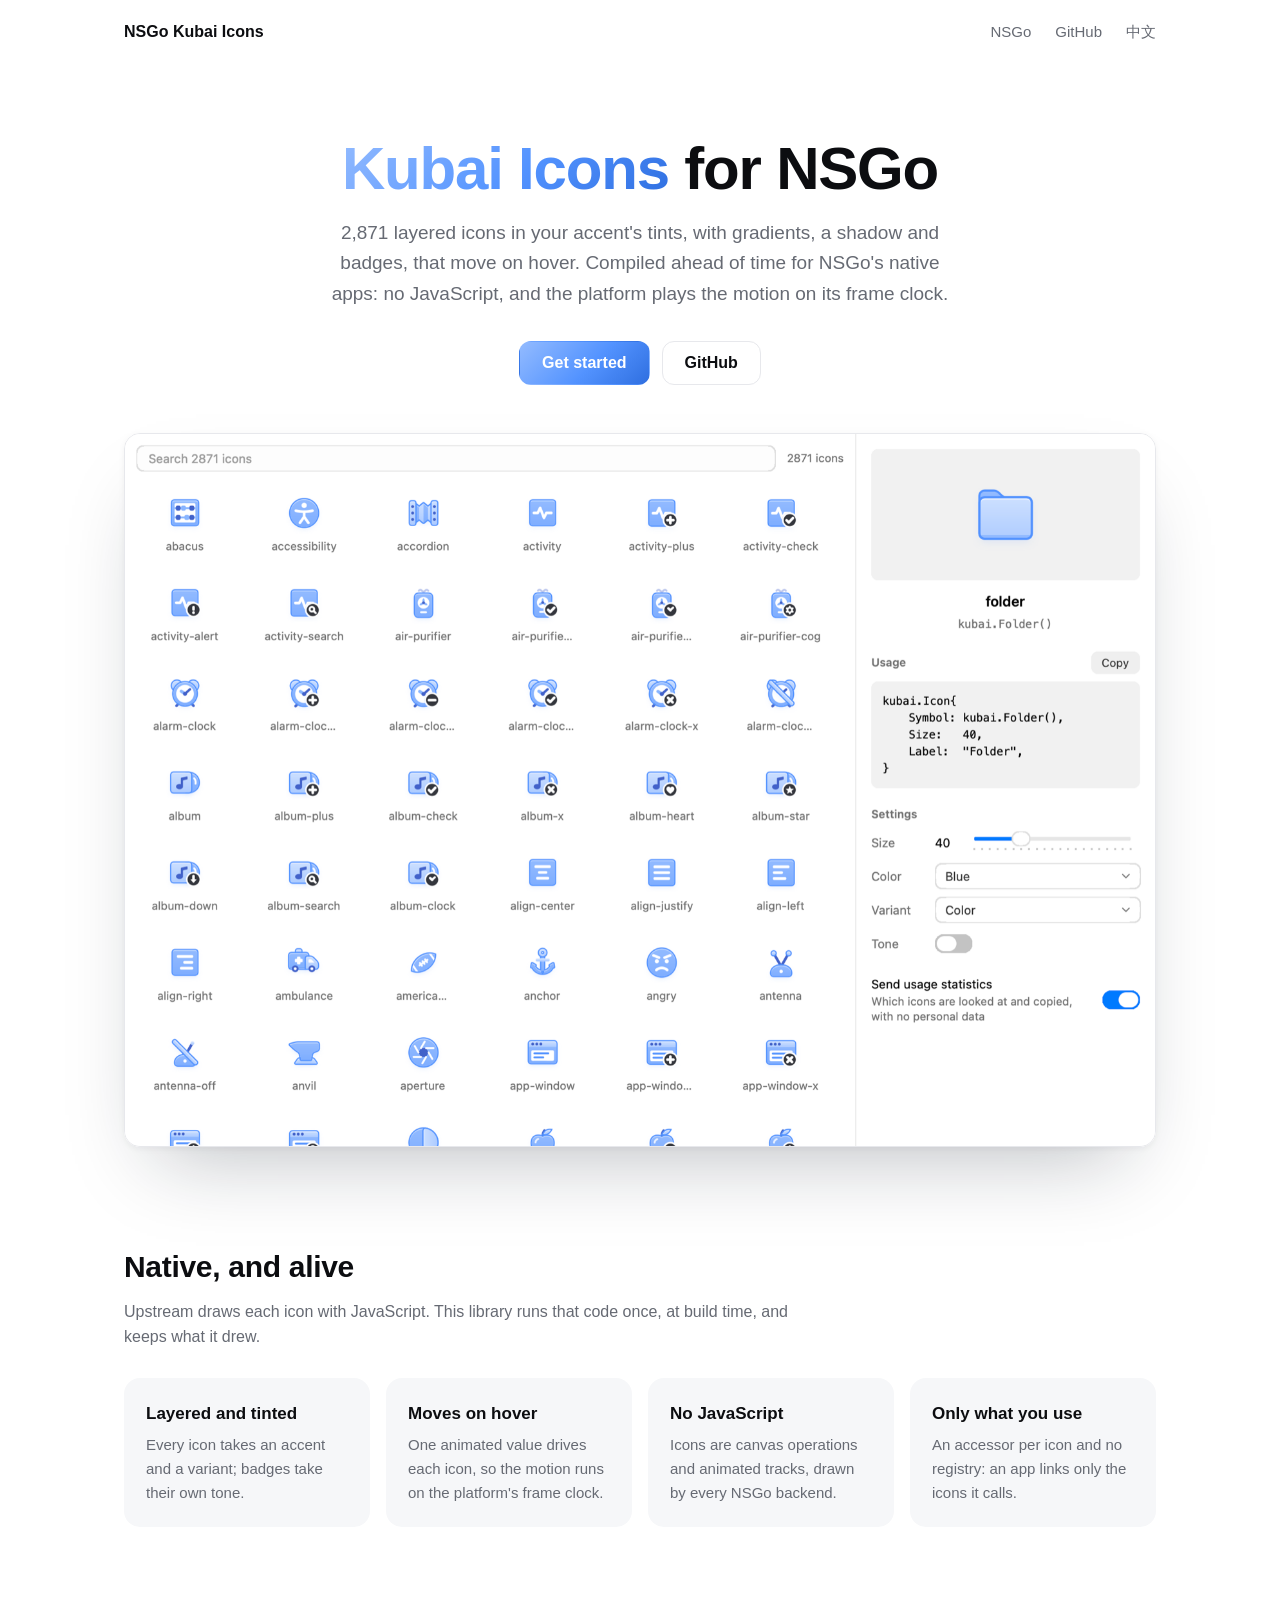
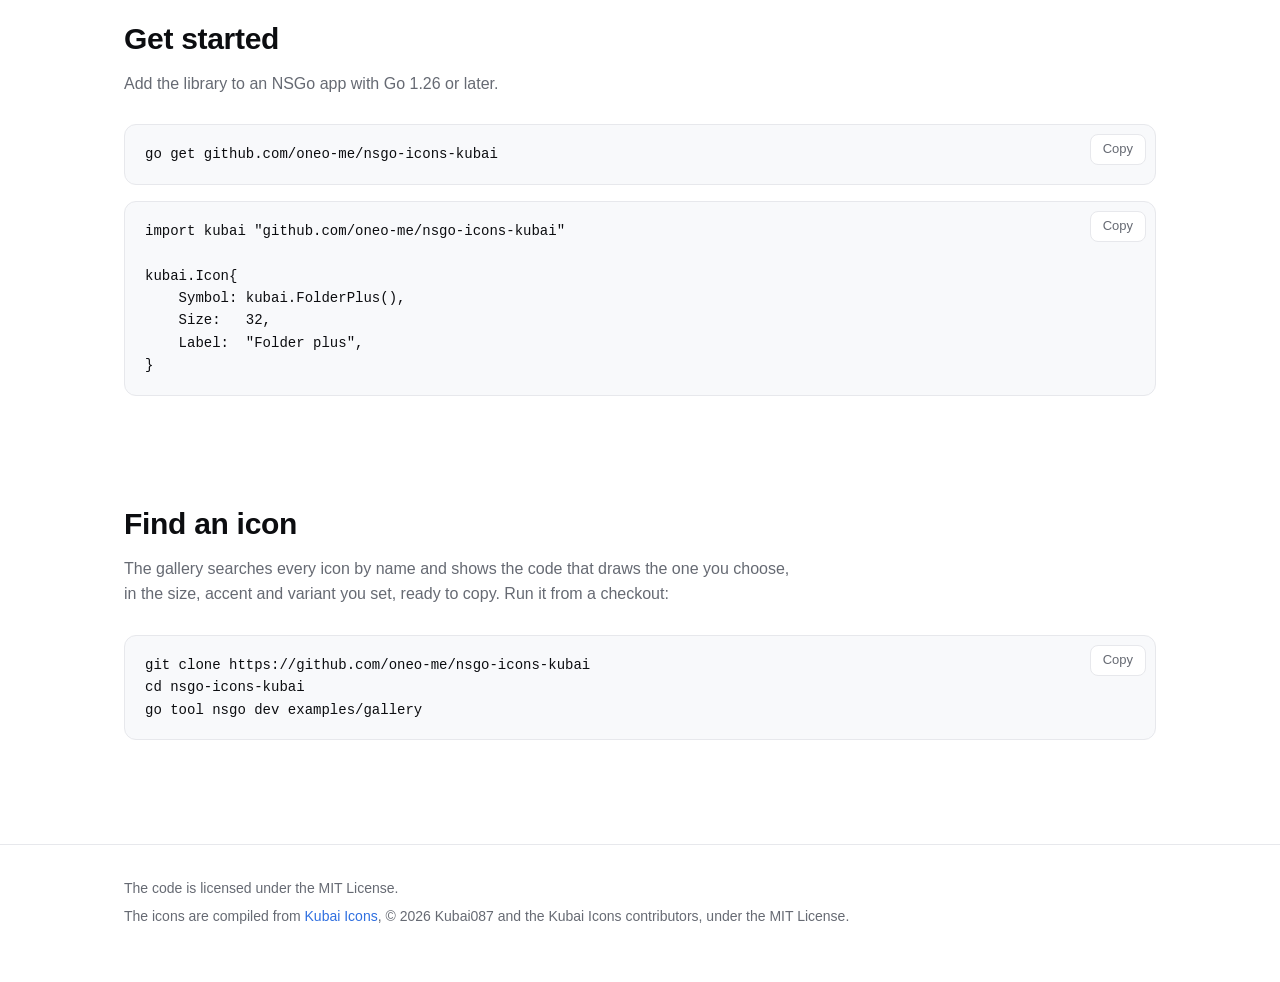
==== website/index.html @ 4c89f8b4 "feat: add Kubai Icons for NSGo with an icon-finder gallery and a website Co-Authored-By: Claude Opus" ====
<!doctype html>
<html lang="en">
<head>
  <meta charset="utf-8" />
  <meta name="viewport" content="width=device-width, initial-scale=1" />
  <title>Kubai Icons for NSGo</title>
  <meta name="description" content="2,871 layered icons that move on hover, for NSGo's native apps." />
  <link rel="alternate" hreflang="zh-CN" href="zh/" />
  <link rel="icon" type="image/png" href="assets/icon.png" />
  <link rel="apple-touch-icon" href="assets/icon.png" />
  <link rel="stylesheet" href="style.css" />
  <!-- Umami counts the deployed site's visits; data-domains skips local servers. -->
  <script defer src="https://umami.oneo.me/script.js" data-website-id="4c29c1e7-28ea-4d0c-8297-b22d29bb1c41"
    data-domains="oneo-me.github.io"></script>
</head>
<body>
  <header>
    <div class="wrap">
      <a class="name" href="./">NSGo Kubai Icons</a>
      <a href="https://oneo-me.github.io/nsgo/">NSGo</a>
      <a href="https://github.com/oneo-me/nsgo-icons-kubai" data-umami-event="open-github">GitHub</a>
      <a href="zh/" hreflang="zh-CN" lang="zh-CN">中文</a>
    </div>
  </header>

  <main>
    <div class="wrap hero">
      <h1><span>Kubai Icons</span> for NSGo</h1>
      <p>2,871 layered icons in your accent's tints, with gradients, a shadow and badges, that move on hover. Compiled ahead of time for NSGo's native apps: no JavaScript, and the platform plays the motion on its frame clock.</p>
      <div class="actions">
        <a class="button primary" href="#start">Get started</a>
        <a class="button" href="https://github.com/oneo-me/nsgo-icons-kubai" data-umami-event="open-github">GitHub</a>
      </div>
    </div>

    <div class="wrap">
      <img class="shot" src="assets/gallery.png" width="1600" height="1105"
        alt="The gallery: a grid of icons, and the chosen one with the code that draws it" />
    </div>

    <section>
      <div class="wrap">
        <h2>Native, and alive</h2>
        <p>Upstream draws each icon with JavaScript. This library runs that code once, at build time, and keeps what it drew.</p>
        <div class="features">
          <div><h3>Layered and tinted</h3><p>Every icon takes an accent and a variant; badges take their own tone.</p></div>
          <div><h3>Moves on hover</h3><p>One animated value drives each icon, so the motion runs on the platform's frame clock.</p></div>
          <div><h3>No JavaScript</h3><p>Icons are canvas operations and animated tracks, drawn by every NSGo backend.</p></div>
          <div><h3>Only what you use</h3><p>An accessor per icon and no registry: an app links only the icons it calls.</p></div>
        </div>
      </div>
    </section>

    <section id="start">
      <div class="wrap">
        <h2>Get started</h2>
        <p>Add the library to an NSGo app with Go 1.26 or later.</p>
        <div class="code">
          <pre>go get github.com/oneo-me/nsgo-icons-kubai</pre>
          <button type="button" data-copied="Copied" data-umami-event="copy-install">Copy</button>
        </div>
        <div class="code">
          <pre>import kubai "github.com/oneo-me/nsgo-icons-kubai"

kubai.Icon{
	Symbol: kubai.FolderPlus(),
	Size:   32,
	Label:  "Folder plus",
}</pre>
          <button type="button" data-copied="Copied" data-umami-event="copy-usage">Copy</button>
        </div>
      </div>
    </section>

    <section>
      <div class="wrap">
        <h2>Find an icon</h2>
        <p>The gallery searches every icon by name and shows the code that draws the one you choose, in the size, accent and variant you set, ready to copy. Run it from a checkout:</p>
        <div class="code">
          <pre>git clone https://github.com/oneo-me/nsgo-icons-kubai
cd nsgo-icons-kubai
go tool nsgo dev examples/gallery</pre>
          <button type="button" data-copied="Copied" data-umami-event="copy-gallery">Copy</button>
        </div>
      </div>
    </section>
  </main>

  <footer>
    <div class="wrap">
      <p>The code is licensed under the MIT License.</p>
      <p>The icons are compiled from <a href="https://github.com/kubai087/kubai-icons">Kubai Icons</a>, © 2026 Kubai087 and the Kubai Icons contributors, under the MIT License.</p>
    </div>
  </footer>
  <script src="copy.js"></script>
</body>
</html>
---- website/style.css ----
/* The site of NSGo Kubai Icons: one static page in English and one in
   Chinese, white with Kubai's blue, dark when the system is. */

:root {
  --bg: #ffffff;
  --soft: #f6f7f9;
  --border: #e7e8ec;
  --text: #0c0d10;
  --muted: #666a73;
  --blue: #5393ff;
  --blue-ink: #2f6fe0;
  --gradient: linear-gradient(135deg, #93bbff, #5393ff 55%, #2f6fe0);
  --code: #f8f9fb;
  --shadow: 0 2px 6px rgb(16 24 40 / 5%), 0 40px 80px -32px rgb(16 24 40 / 28%);
  color-scheme: light dark;
}

@media (prefers-color-scheme: dark) {
  :root {
    --bg: #0f1012;
    --soft: #17181b;
    --border: #2a2c31;
    --text: #f2f3f5;
    --muted: #9a9ea8;
    --blue-ink: #93bbff;
    --code: #17181b;
    --shadow: 0 40px 80px -32px rgb(0 0 0 / 60%);
  }
}

* { box-sizing: border-box; }

body {
  margin: 0;
  background: var(--bg);
  color: var(--text);
  font: 16px/1.6 -apple-system, BlinkMacSystemFont, "Segoe UI", "PingFang SC", "Microsoft YaHei", sans-serif;
  -webkit-font-smoothing: antialiased;
}

a { color: var(--blue-ink); text-decoration: none; }
a:hover { text-decoration: underline; }

code, pre { font: 14px/1.6 ui-monospace, SFMono-Regular, Menlo, Consolas, monospace; tab-size: 4; }

.wrap { max-width: 1080px; margin: 0 auto; padding: 0 24px; }

header .wrap {
  display: flex;
  align-items: center;
  gap: 24px;
  height: 64px;
}

header .name { font-weight: 600; color: var(--text); margin-right: auto; }
header a:not(.name) { color: var(--muted); font-size: 15px; }

.hero { text-align: center; padding: 72px 0 48px; }

.hero h1 {
  margin: 0 0 16px;
  font-size: clamp(36px, 6vw, 60px);
  line-height: 1.1;
  letter-spacing: -0.02em;
}

.hero h1 span {
  background: var(--gradient);
  -webkit-background-clip: text;
  background-clip: text;
  color: transparent;
}

.hero p { margin: 0 auto 32px; max-width: 640px; color: var(--muted); font-size: 19px; }

.actions { display: flex; justify-content: center; gap: 12px; flex-wrap: wrap; }

.button {
  display: inline-flex;
  align-items: center;
  height: 44px;
  padding: 0 22px;
  border-radius: 12px;
  font-weight: 600;
  border: 1px solid var(--border);
  color: var(--text);
}

.button:hover { text-decoration: none; background: var(--soft); }
.button.primary { background: var(--gradient); border-color: transparent; color: #fff; }
.button.primary:hover { filter: brightness(1.05); }

.shot {
  display: block;
  width: 100%;
  height: auto;
  margin: 0 auto 96px;
  border: 1px solid var(--border);
  border-radius: 16px;
  box-shadow: var(--shadow);
}

section { padding: 0 0 88px; }
section h2 { margin: 0 0 8px; font-size: 30px; letter-spacing: -0.01em; }
section > .wrap > p { margin: 0 0 28px; color: var(--muted); max-width: 680px; }

.features {
  display: grid;
  grid-template-columns: repeat(auto-fit, minmax(230px, 1fr));
  gap: 16px;
}

.features div { padding: 22px; border-radius: 16px; background: var(--soft); }
.features h3 { margin: 0 0 6px; font-size: 17px; }
.features p { margin: 0; color: var(--muted); font-size: 15px; }

.code { position: relative; margin: 0 0 16px; }

.code pre {
  margin: 0;
  padding: 18px 20px;
  overflow-x: auto;
  border: 1px solid var(--border);
  border-radius: 12px;
  background: var(--code);
}

.code button {
  position: absolute;
  top: 10px;
  right: 10px;
  padding: 4px 12px;
  border: 1px solid var(--border);
  border-radius: 8px;
  background: var(--bg);
  color: var(--muted);
  font: inherit;
  font-size: 13px;
  cursor: pointer;
}

footer { border-top: 1px solid var(--border); padding: 32px 0 48px; color: var(--muted); font-size: 14px; }
footer p { margin: 0 0 6px; }
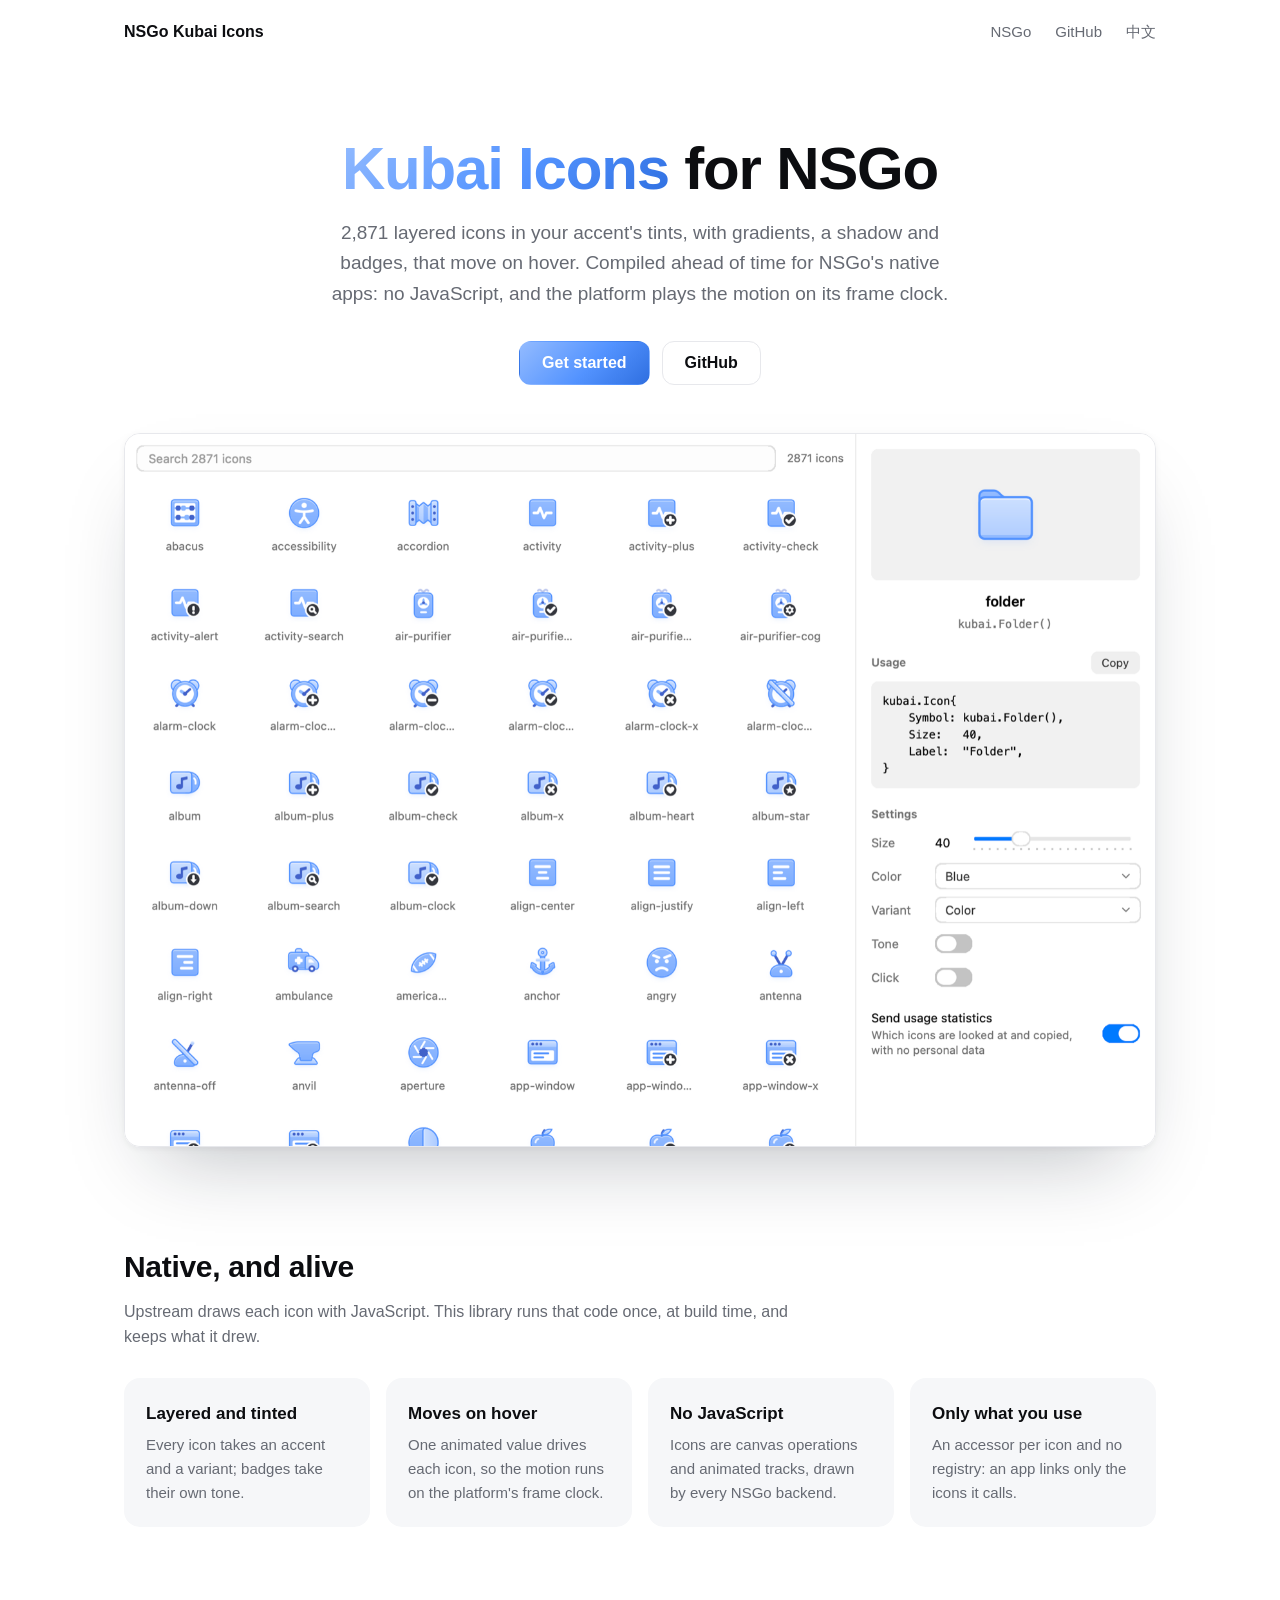
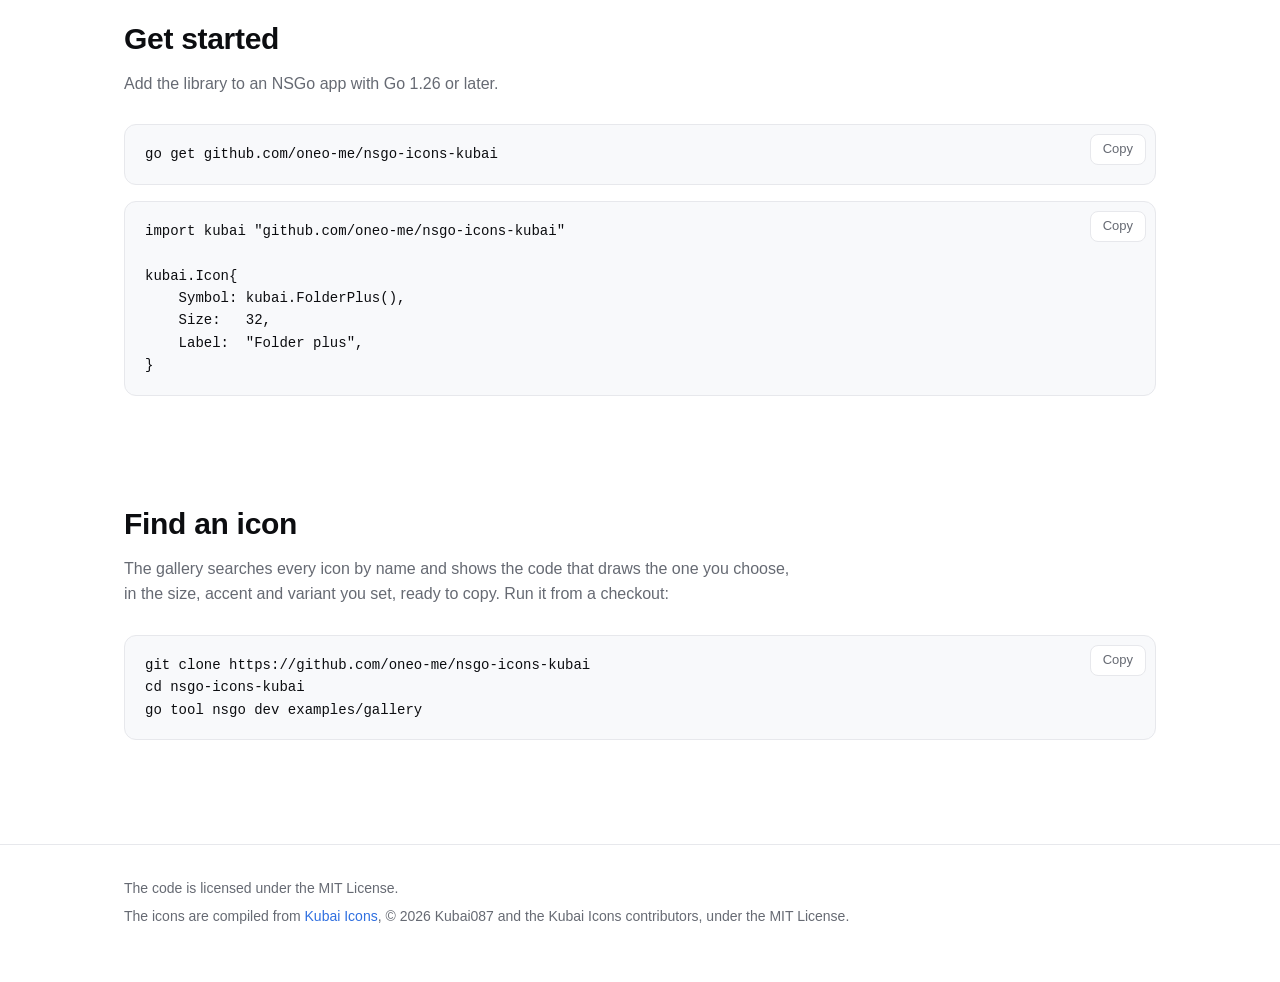
==== commit 3facafe9: "feat: count gallery and website usage under one Umami site" ====
--- a/website/index.html
+++ b/website/index.html
@@ -11,7 +11,7 @@
   <link rel="stylesheet" href="style.css" />
   <!-- Umami counts the deployed site's visits; data-domains skips local servers. -->
   <script defer src="https://umami.oneo.me/script.js" data-website-id="4c29c1e7-28ea-4d0c-8297-b22d29bb1c41"
-    data-domains="oneo-me.github.io"></script>
+    data-domains="oneo-me.github.io" data-tag="website"></script>
 </head>
 <body>
   <header>
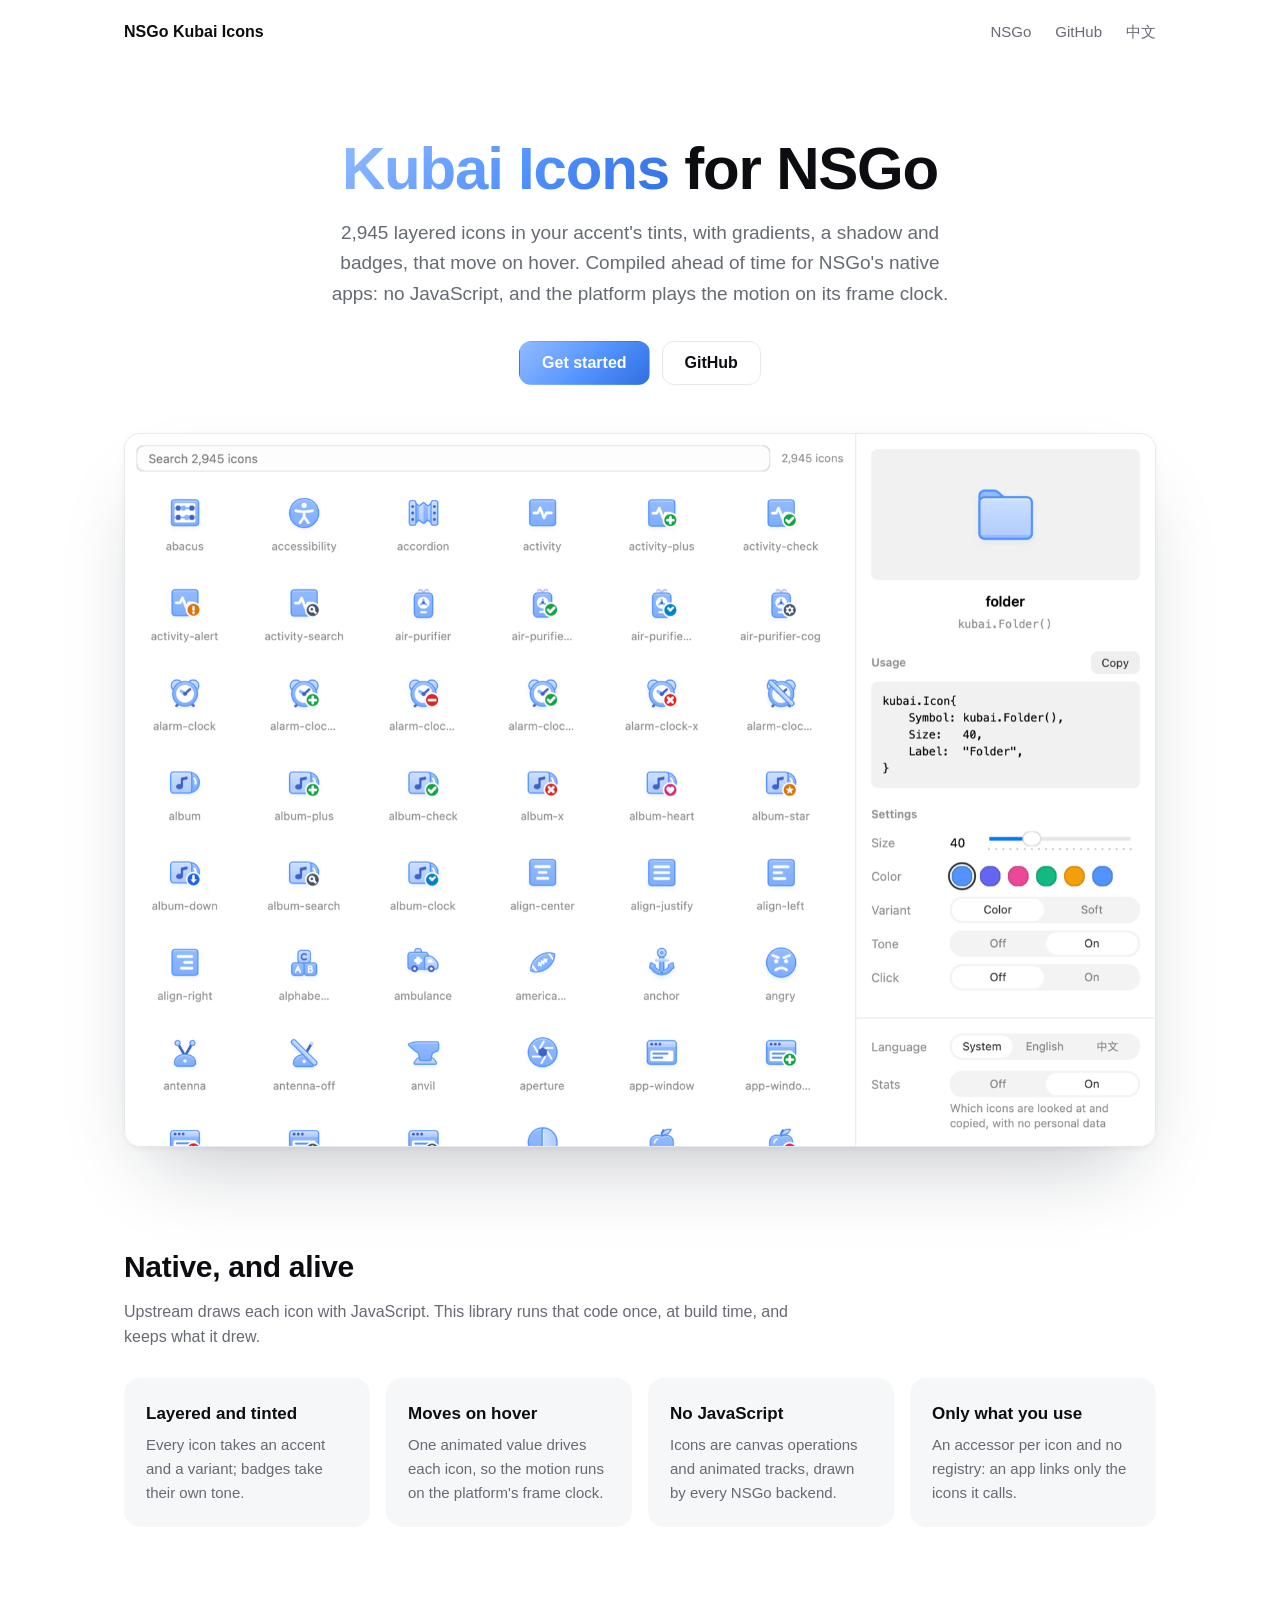
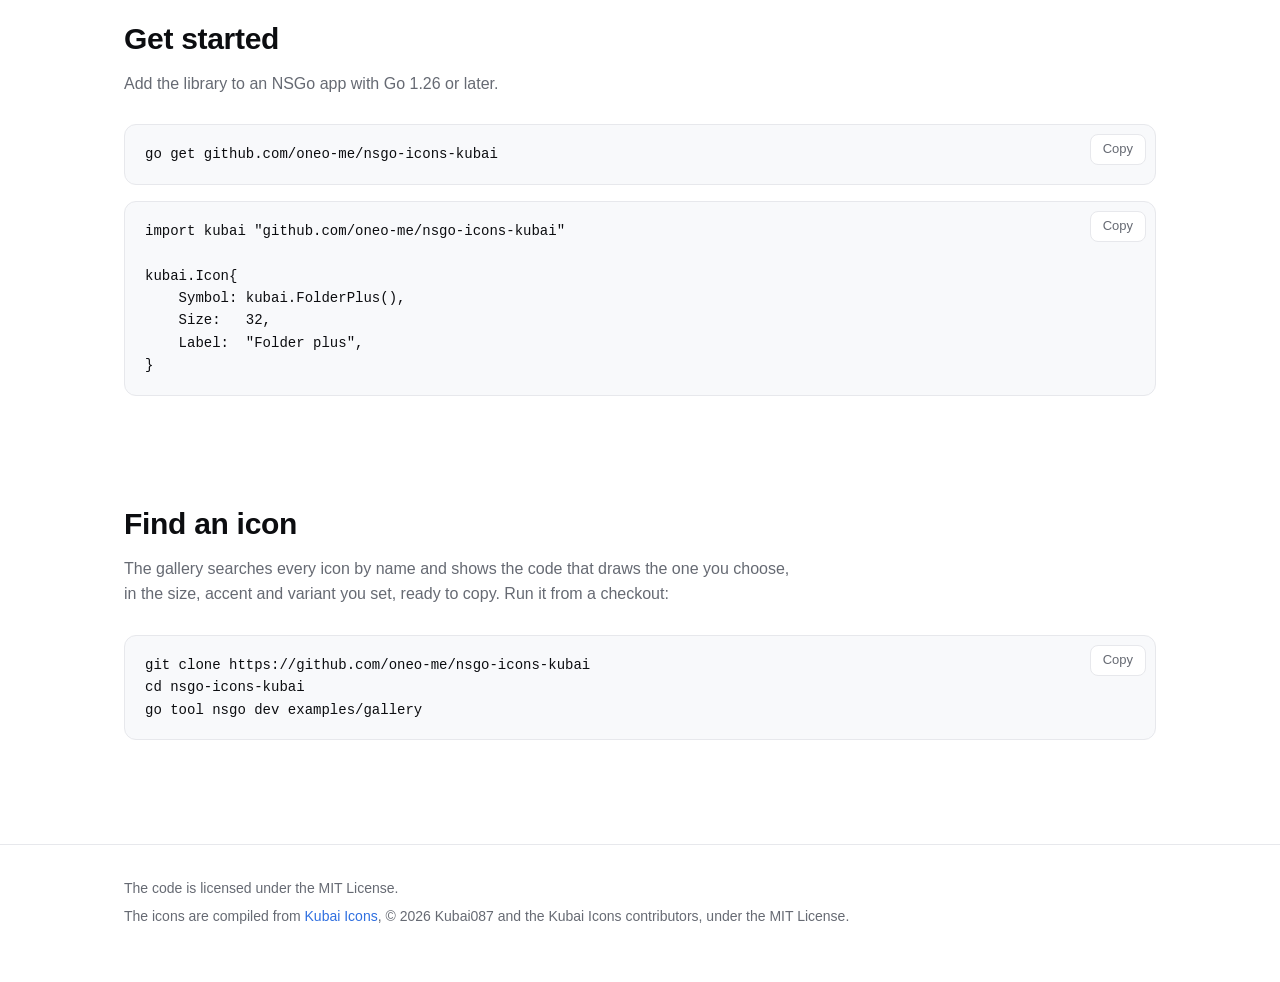
==== commit 6abdb74f: "feat: adapt to latest NSGo and sync 2,945 Kubai icons" ====
--- a/website/index.html
+++ b/website/index.html
@@ -4,7 +4,7 @@
   <meta charset="utf-8" />
   <meta name="viewport" content="width=device-width, initial-scale=1" />
   <title>Kubai Icons for NSGo</title>
-  <meta name="description" content="2,871 layered icons that move on hover, for NSGo's native apps." />
+  <meta name="description" content="2,945 layered icons that move on hover, for NSGo's native apps." />
   <link rel="alternate" hreflang="zh-CN" href="zh/" />
   <link rel="icon" type="image/png" href="assets/icon.png" />
   <link rel="apple-touch-icon" href="assets/icon.png" />
@@ -17,7 +17,7 @@
   <header>
     <div class="wrap">
       <a class="name" href="./">NSGo Kubai Icons</a>
-      <a href="https://oneo-me.github.io/nsgo/">NSGo</a>
+      <a href="https://nsgo.dev/">NSGo</a>
       <a href="https://github.com/oneo-me/nsgo-icons-kubai" data-umami-event="open-github">GitHub</a>
       <a href="zh/" hreflang="zh-CN" lang="zh-CN">中文</a>
     </div>
@@ -26,7 +26,7 @@
   <main>
     <div class="wrap hero">
       <h1><span>Kubai Icons</span> for NSGo</h1>
-      <p>2,871 layered icons in your accent's tints, with gradients, a shadow and badges, that move on hover. Compiled ahead of time for NSGo's native apps: no JavaScript, and the platform plays the motion on its frame clock.</p>
+      <p>2,945 layered icons in your accent's tints, with gradients, a shadow and badges, that move on hover. Compiled ahead of time for NSGo's native apps: no JavaScript, and the platform plays the motion on its frame clock.</p>
       <div class="actions">
         <a class="button primary" href="#start">Get started</a>
         <a class="button" href="https://github.com/oneo-me/nsgo-icons-kubai" data-umami-event="open-github">GitHub</a>
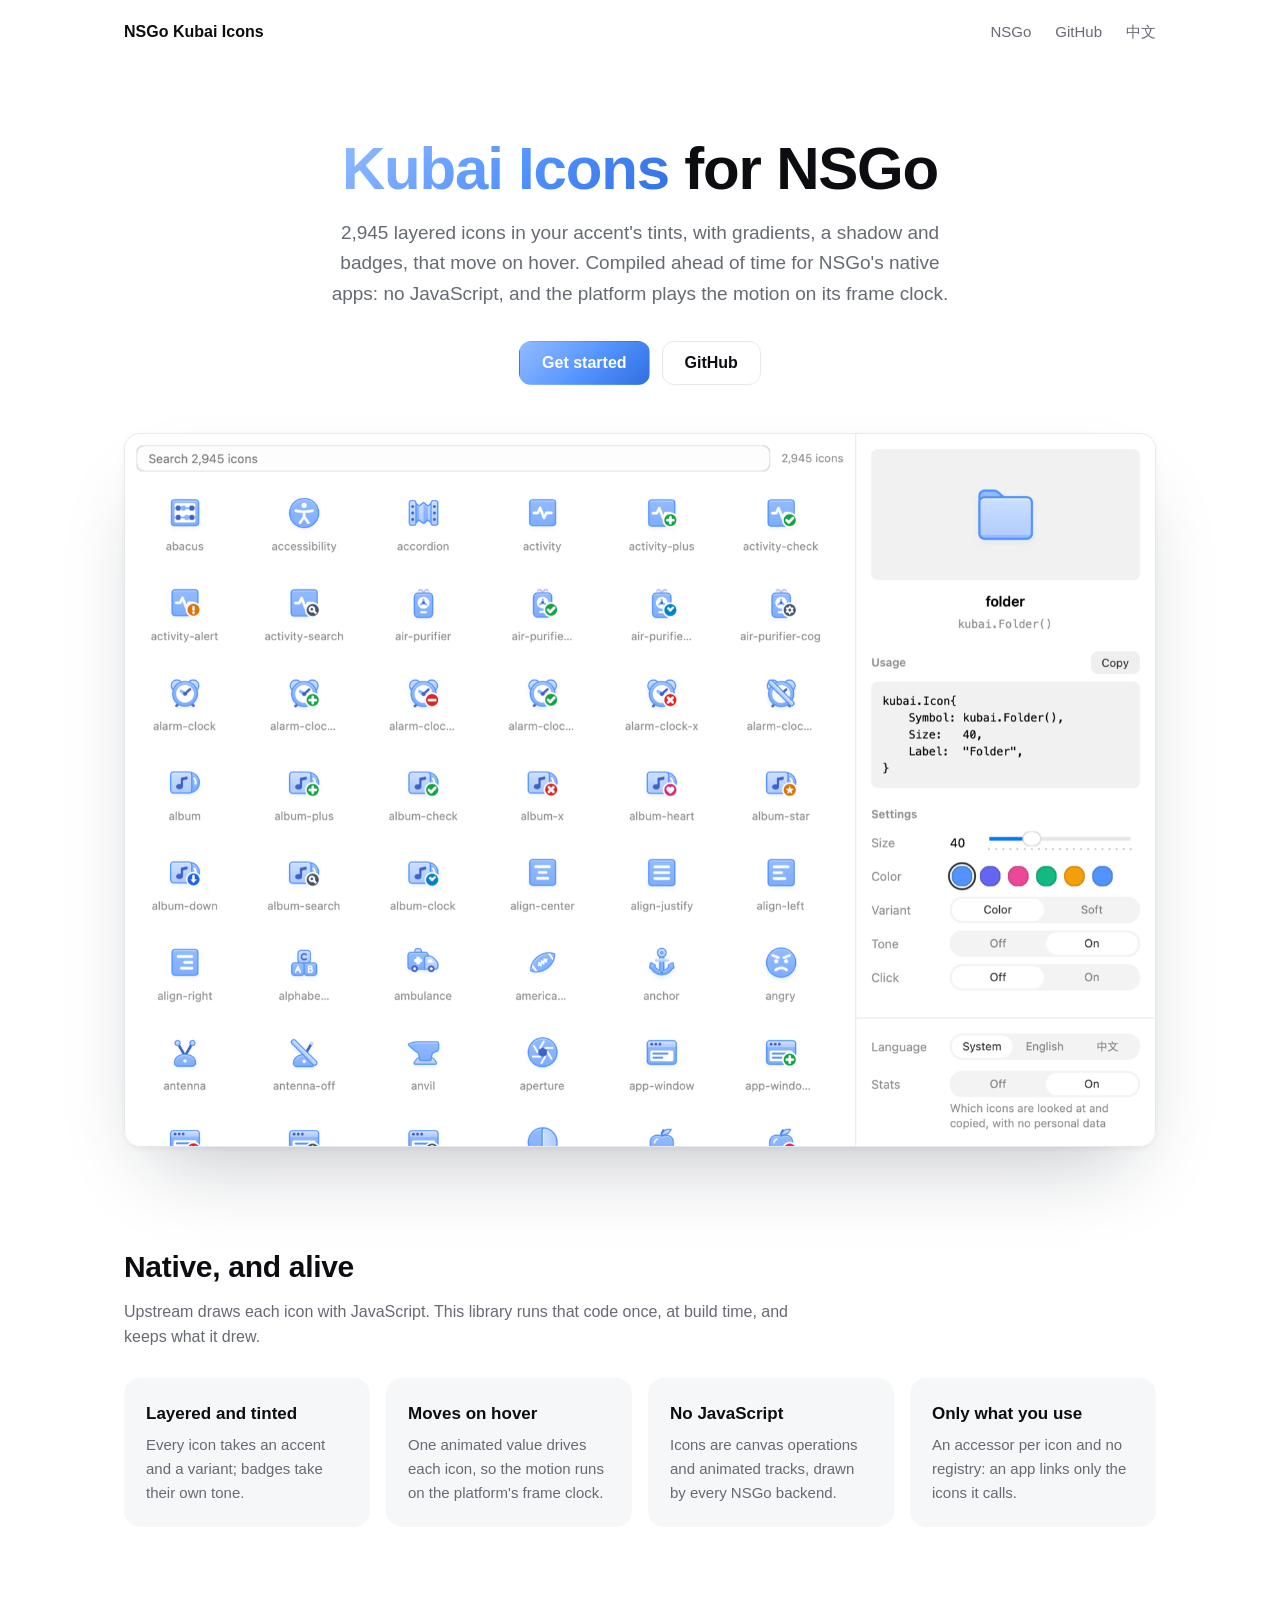
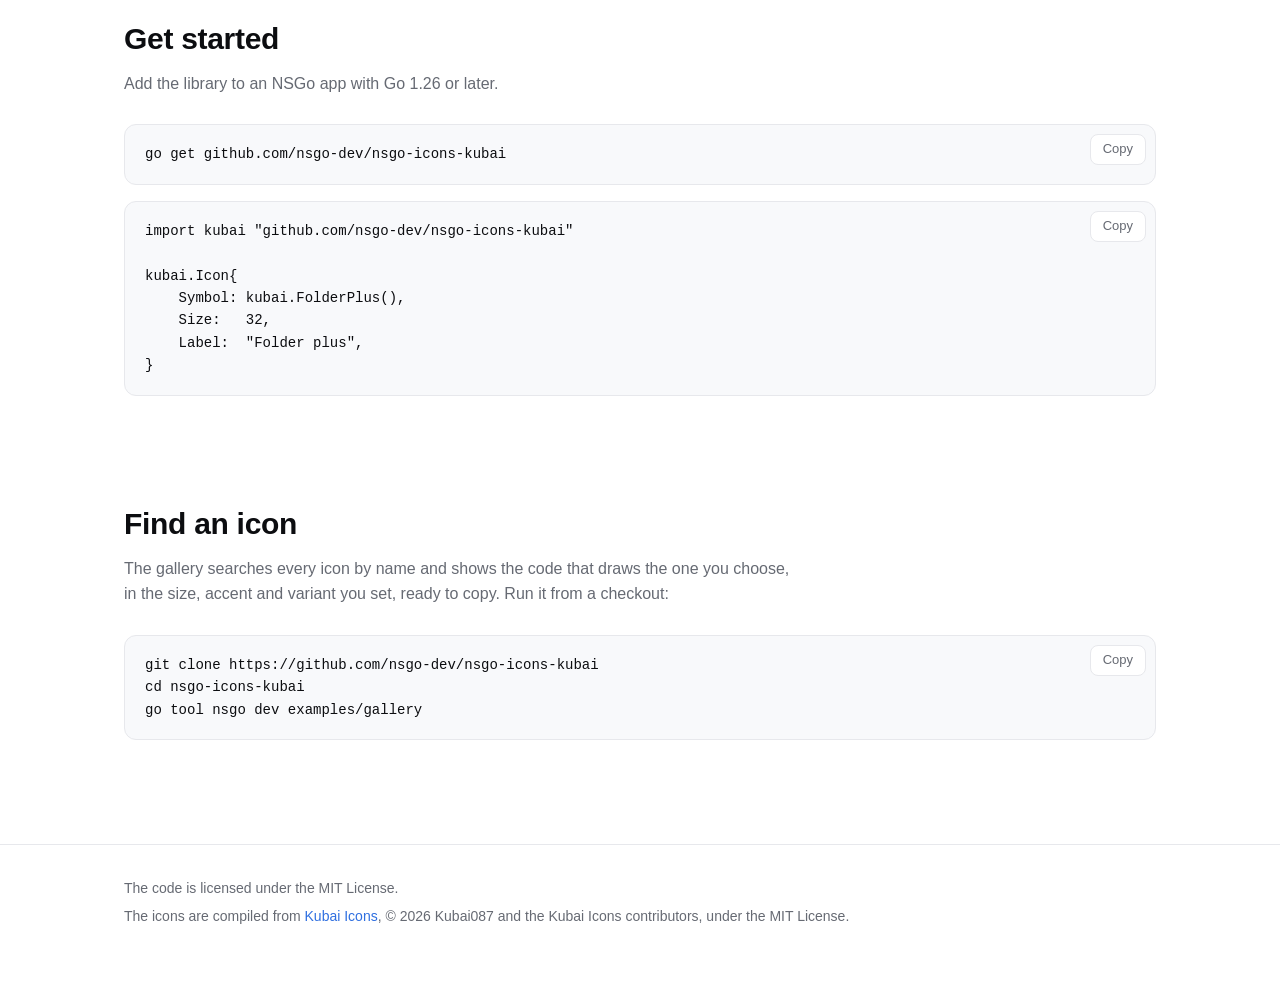
==== commit 45a46e2d: "chore: point the module and links at the nsgo-dev organization" ====
--- a/website/index.html
+++ b/website/index.html
@@ -11,14 +11,14 @@
   <link rel="stylesheet" href="style.css" />
   <!-- Umami counts the deployed site's visits; data-domains skips local servers. -->
   <script defer src="https://umami.oneo.me/script.js" data-website-id="4c29c1e7-28ea-4d0c-8297-b22d29bb1c41"
-    data-domains="oneo-me.github.io" data-tag="website"></script>
+    data-domains="nsgo-dev.github.io" data-tag="website"></script>
 </head>
 <body>
   <header>
     <div class="wrap">
       <a class="name" href="./">NSGo Kubai Icons</a>
       <a href="https://nsgo.dev/">NSGo</a>
-      <a href="https://github.com/oneo-me/nsgo-icons-kubai" data-umami-event="open-github">GitHub</a>
+      <a href="https://github.com/nsgo-dev/nsgo-icons-kubai" data-umami-event="open-github">GitHub</a>
       <a href="zh/" hreflang="zh-CN" lang="zh-CN">中文</a>
     </div>
   </header>
@@ -29,7 +29,7 @@
       <p>2,945 layered icons in your accent's tints, with gradients, a shadow and badges, that move on hover. Compiled ahead of time for NSGo's native apps: no JavaScript, and the platform plays the motion on its frame clock.</p>
       <div class="actions">
         <a class="button primary" href="#start">Get started</a>
-        <a class="button" href="https://github.com/oneo-me/nsgo-icons-kubai" data-umami-event="open-github">GitHub</a>
+        <a class="button" href="https://github.com/nsgo-dev/nsgo-icons-kubai" data-umami-event="open-github">GitHub</a>
       </div>
     </div>
 
@@ -56,11 +56,11 @@
         <h2>Get started</h2>
         <p>Add the library to an NSGo app with Go 1.26 or later.</p>
         <div class="code">
-          <pre>go get github.com/oneo-me/nsgo-icons-kubai</pre>
+          <pre>go get github.com/nsgo-dev/nsgo-icons-kubai</pre>
           <button type="button" data-copied="Copied" data-umami-event="copy-install">Copy</button>
         </div>
         <div class="code">
-          <pre>import kubai "github.com/oneo-me/nsgo-icons-kubai"
+          <pre>import kubai "github.com/nsgo-dev/nsgo-icons-kubai"
 
 kubai.Icon{
 	Symbol: kubai.FolderPlus(),
@@ -77,7 +77,7 @@
         <h2>Find an icon</h2>
         <p>The gallery searches every icon by name and shows the code that draws the one you choose, in the size, accent and variant you set, ready to copy. Run it from a checkout:</p>
         <div class="code">
-          <pre>git clone https://github.com/oneo-me/nsgo-icons-kubai
+          <pre>git clone https://github.com/nsgo-dev/nsgo-icons-kubai
 cd nsgo-icons-kubai
 go tool nsgo dev examples/gallery</pre>
           <button type="button" data-copied="Copied" data-umami-event="copy-gallery">Copy</button>
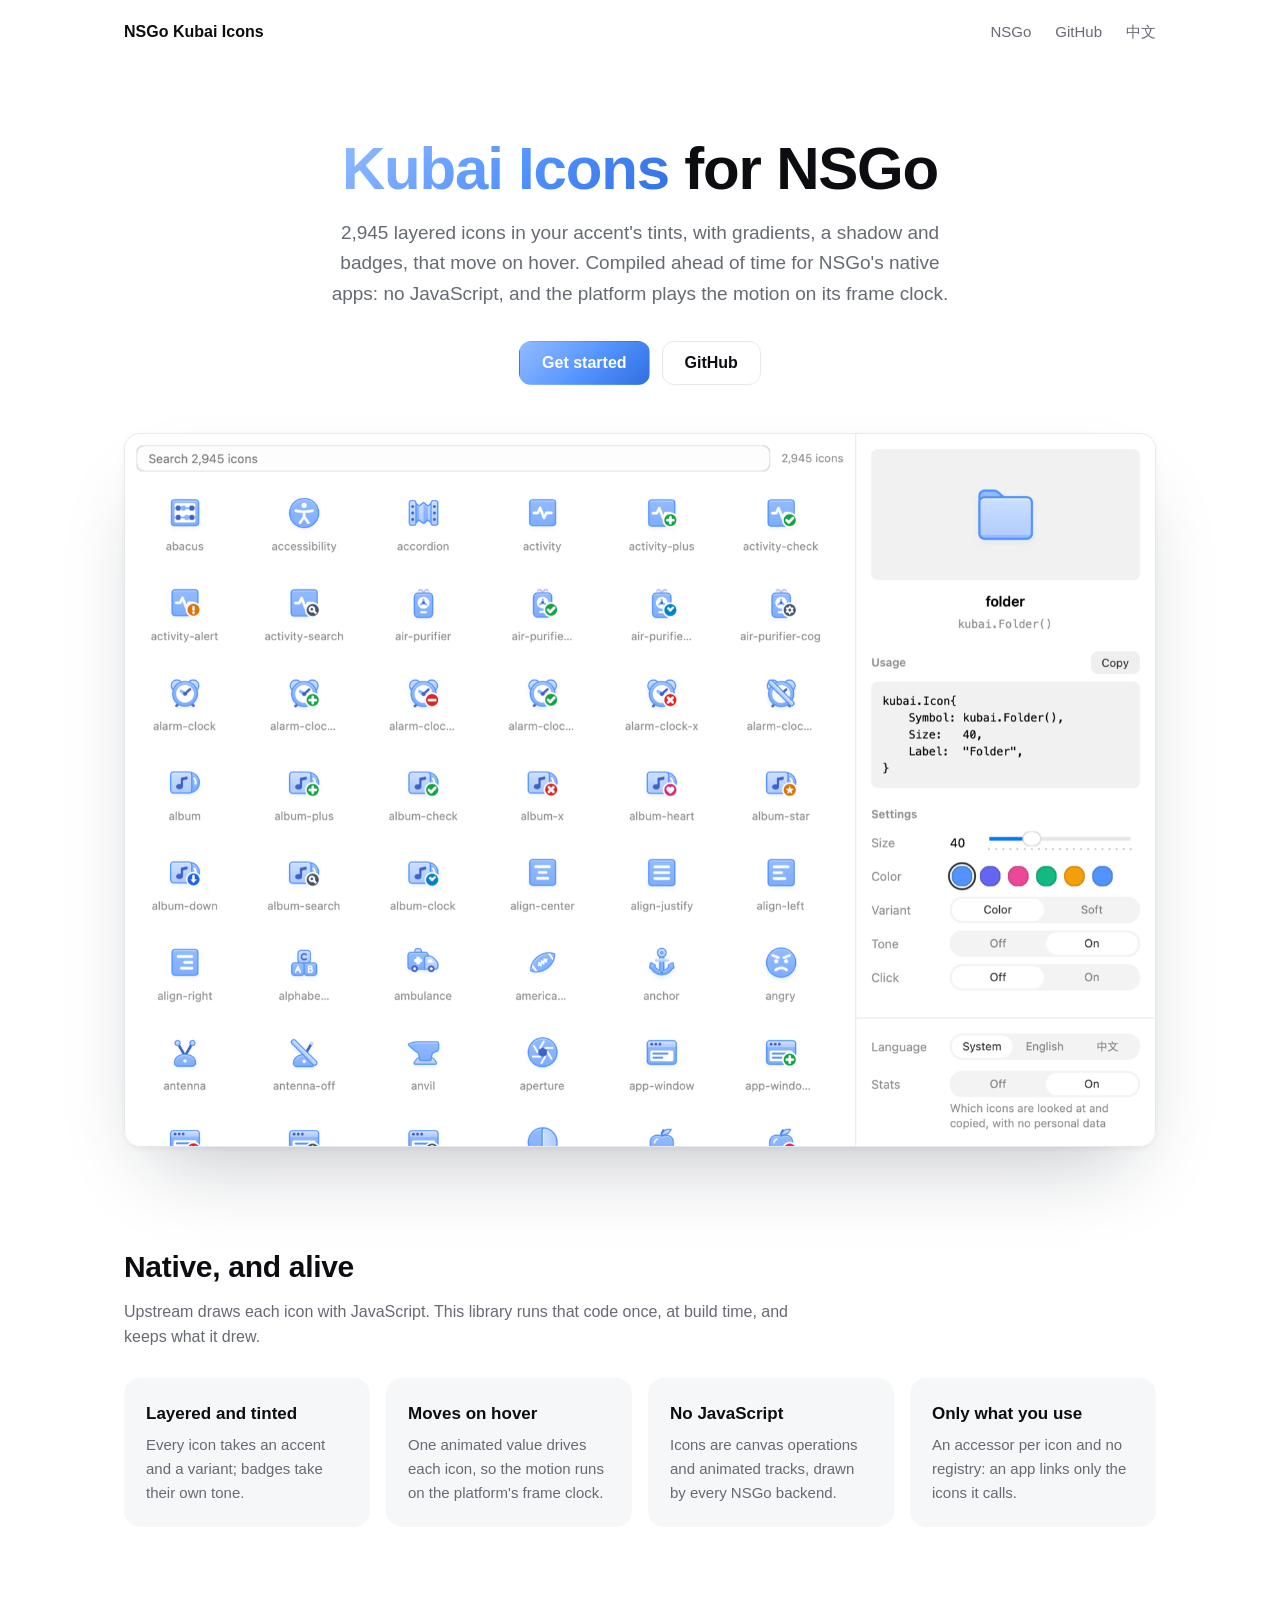
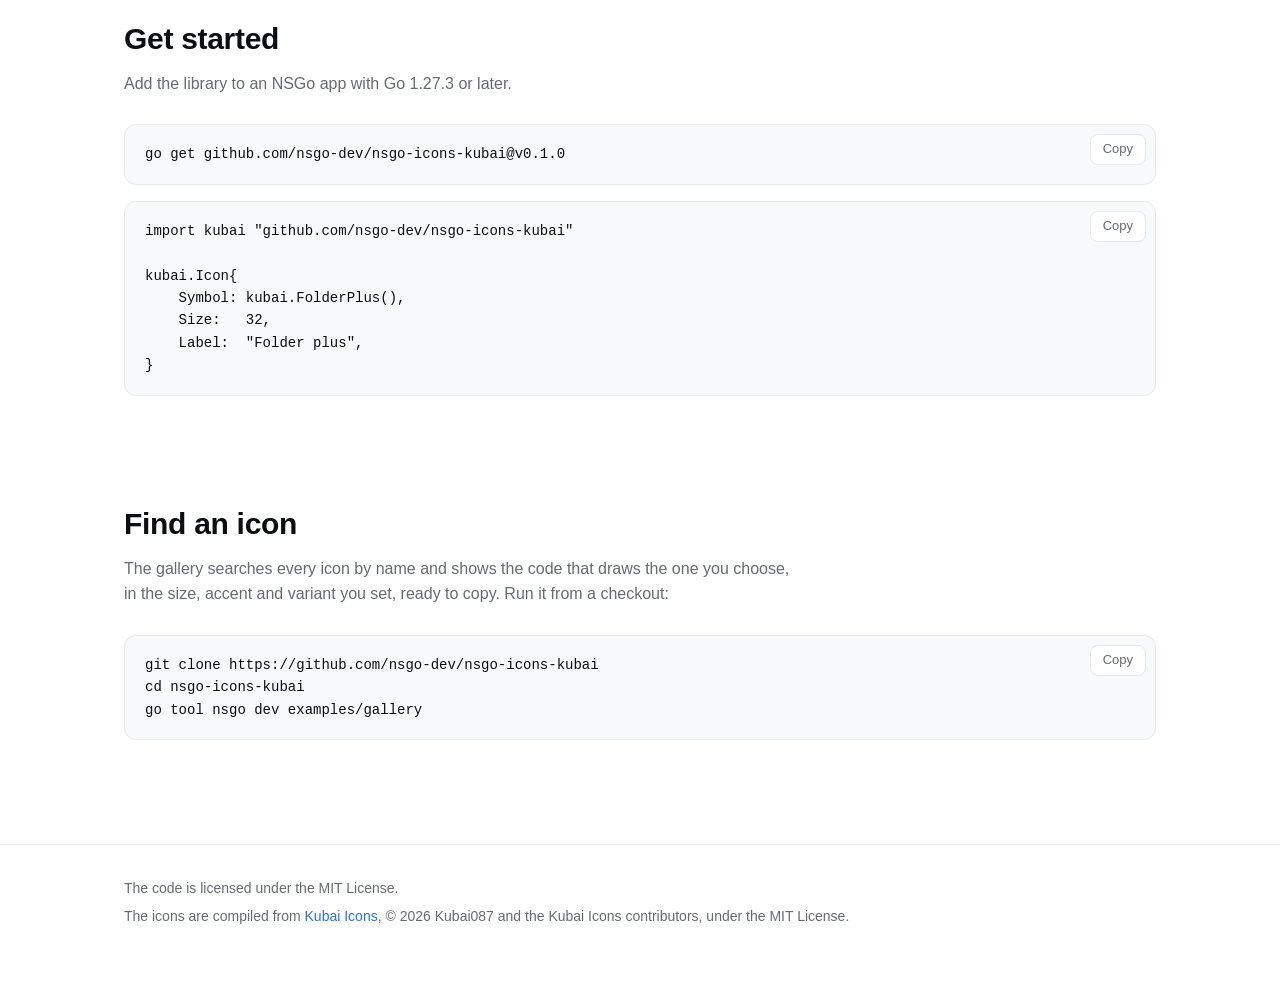
==== commit e86b05e4: "chore: require NSGo v0.3.4 and install v0.1.0 Move go.mod from an NSGo pseudo-version to the release" ====
--- a/website/index.html
+++ b/website/index.html
@@ -54,9 +54,9 @@
     <section id="start">
       <div class="wrap">
         <h2>Get started</h2>
-        <p>Add the library to an NSGo app with Go 1.26 or later.</p>
+        <p>Add the library to an NSGo app with Go 1.27.3 or later.</p>
         <div class="code">
-          <pre>go get github.com/nsgo-dev/nsgo-icons-kubai</pre>
+          <pre>go get github.com/nsgo-dev/nsgo-icons-kubai@v0.1.0</pre>
           <button type="button" data-copied="Copied" data-umami-event="copy-install">Copy</button>
         </div>
         <div class="code">
